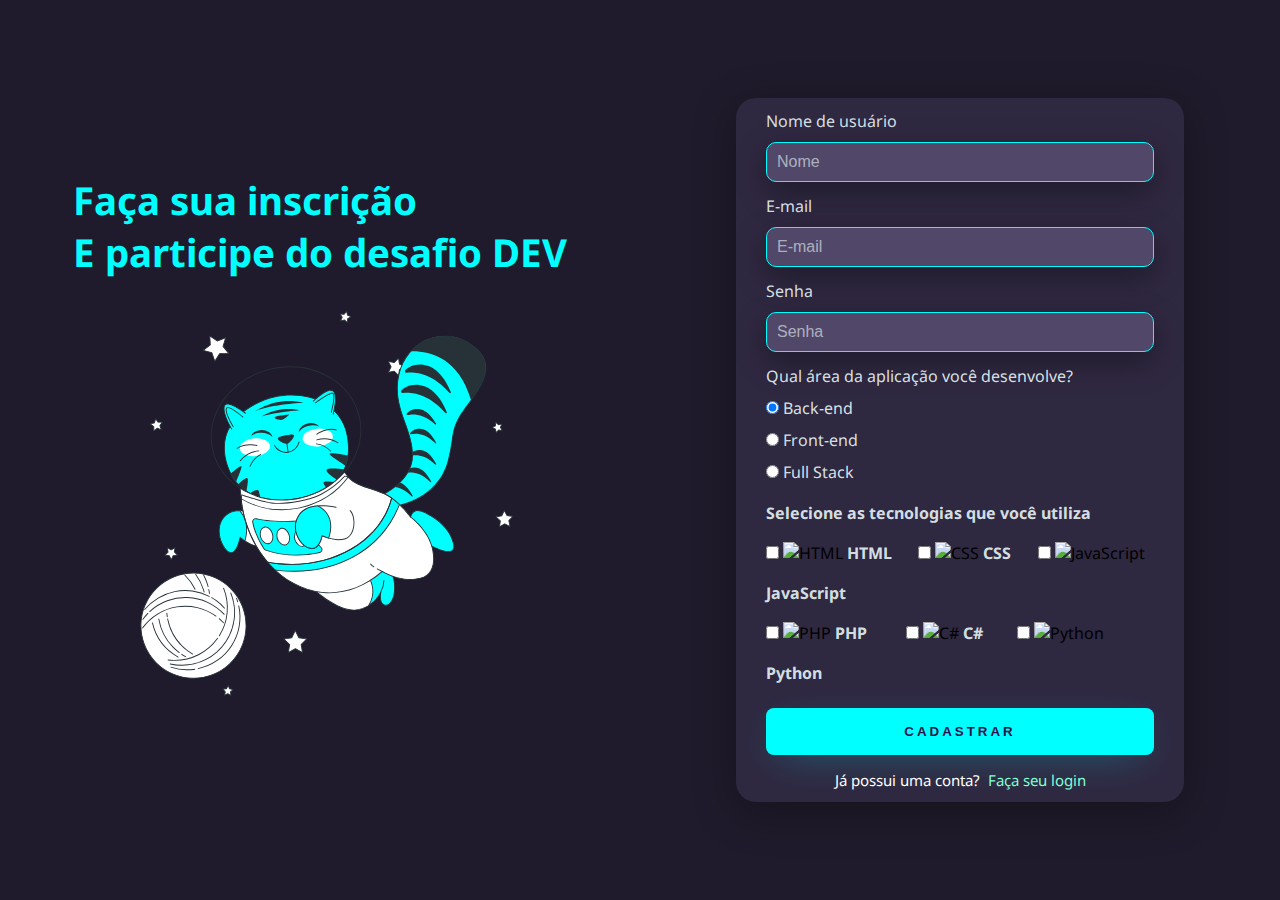
==== cadastro.html @ 5d97954b "first commit" ====
<!DOCTYPE html>
<html lang="en">

<head>
    <meta charset="UTF-8">
    <meta http-equiv="X-UA-Compatible" content="IE=edge">
    <meta name="viewport" content="width=device-width, initial-scale=1.0">
    <title>Cadastro</title>
    <link rel="stylesheet" href="./assets/css/styleCadastro.css">
    <link rel="stylesheet" href="./assets/css/mediaCadastro.css">
</head>

<body>
    <main class="main-signup">
        <div class="left-signup">
            <h1>Faça sua inscrição<br>E participe do desafio DEV </h1>
            <img src="./assets/images/cat-astronaut-animate.svg" class="left-signup-image"
                alt="Animação de um gato astronauta">
        </div>

        <div class="right-signup">
            <form action="" class="card-signup">
                <fieldset>
                    <div class="textfield">
                        <label for="nome">Nome de usuário</label>
                        <input type="text" name="nome" placeholder="Nome" required />
                        <label for="email">E-mail</label>
                        <input type="email" name="email" placeholder="E-mail" required />
                        <label for="senha">Senha</label>
                        <input type="password" name="senha" placeholder="Senha" required />
                    </div>
                </fieldset>

                <fieldset>
                    <div class="textfield">
                        <label>Qual área da aplicação você desenvolve?</label>
                        <label for="backend">
                            <input type="radio" name="dev-web" id="backend" value="backend" checked>
                            Back-end
                        </label>
                        <label for="frontend">
                            <input type="radio" name="dev-web" id="frontend" value="frontend">
                            Front-end
                        </label>
                        <label for="fullstack">
                            <input type="radio" name="dev-web" id="fullstack" value="fullstack">
                            Full Stack
                        </label>
                    </div>
                </fieldset>

                <fieldset>
                    <div class="textfield">
                        <div class="check">
                            <label>Selecione as tecnologias que você utiliza</label>
                            <br>
                            <input type="checkbox" id="tecnologia1" name="tecnologia1" value="HTML">
                            <img src="https://cdn.jsdelivr.net/gh/devicons/devicon/icons/html5/html5-original.svg"
                                alt="HTML">
                            <label for="tecnologia1">HTML</label>

                            <input type="checkbox" id="tecnologia2" name="tecnologia2" value="CSS">
                            <img src="https://cdn.jsdelivr.net/gh/devicons/devicon/icons/css3/css3-original.svg"
                                alt="CSS">
                            <label for="tecnologia2">CSS</label>

                            <input type="checkbox" id="tecnologia3" name="tecnologia3" value="JavaScript">
                            <img src="https://cdn.jsdelivr.net/gh/devicons/devicon/icons/javascript/javascript-original.svg"
                                alt="JavaScript">
                            <label for="tecnologia3">JavaScript</label>
                            <br>
                            <input type="checkbox" id="tecnologia4" name="tecnologia4" value="PHP">
                            <img src="https://cdn.jsdelivr.net/gh/devicons/devicon/icons/php/php-original.svg"
                                alt="PHP">
                            <label for="tecnologia4">PHP</label>

                            <input type="checkbox" id="tecnologia5" name="tecnologia5" value="C#">
                            <img src="https://cdn.jsdelivr.net/gh/devicons/devicon/icons/csharp/csharp-original.svg"
                                alt="C#">
                            <label for="tecnologia5">C#</label>

                            <input type="checkbox" id="tecnologia6" name="tecnologia6" value="Python">
                            <img src="https://cdn.jsdelivr.net/gh/devicons/devicon/icons/python/python-original.svg"
                                alt="Python">
                            <label for="tecnologia6">Python</label>
                        </div>
                    </div>
                </fieldset>
                <button class="btn-signup">Cadastrar</button>
                <span id="account-signup">Já possui uma conta?&nbsp;&nbsp;<a href="index.html">Faça seu login</a></span>
            </form>
        </div>
    </main>
</body>

</html>
---- assets/css/styleCadastro.css ----
@import url('https://fonts.googleapis.com/css2?family=Noto+Sans:wght@400;700&display=swap');

* {
    box-sizing: border-box;
    margin: 0;
}

body {
    background-color: #201b2c;
    font-family: 'Noto Sans', sans-serif;
}

.main-signup {
    width: 100vw;
    height: 100vh;
    background-color: #201b2c;
    display: flex;
    justify-content: center;
    align-items: center;
}

.left-signup {
    width: 50vw;
    height: 100vh;
    display: flex;
    justify-content: center;
    align-items: center;
    flex-direction: column;
}

.left-signup>h1 {
    font-size: 3vw;
    color: #00FFFF;
}

.left-signup-image {
    width: 35vw;
}

.right-signup {
    width: 50vw;
    height: 100vh;
    display: flex;
    justify-content: center;
    align-items: center;
}

.card-signup {
    width: 70%;
    display: flex;
    align-items: center;
    justify-content: center;
    flex-direction: column;
    padding: 12px 30px;
    background-color: #2f2841;
    border-radius: 20px;
    box-shadow: 0 10px 40px #00000056;
}

fieldset {
    border: none;
    padding: 0;
    margin: 0;
    width: 100%;
}

.textfield {
    width: 100%;
    display: flex;
    flex-direction: column;
    align-items: flex-start;
    justify-content: center;
}

.textfield>label {
    color: #f0ffffde;
    margin-bottom: 10px;
}

.textfield>input {
    width: 100%;
    border-radius: 10px;
    padding: 10px;
    background-color: #514869;
    color: #f0ffffde;
    font-size: 12pt;
    box-shadow: 0 10px 30px #00000056;
    box-sizing: border-box;
    border: 1px solid #00FFFF;
    margin-bottom: 13px;
}

.textfield>input::placeholder {
    color: #f0ffff94;
}

.check>label {
    color: #f0ffffde;
    font-weight: bold;
    margin-right: 1.4em;
    line-height: 2.5em;
}

.check img {
    width: 1em;
}

#tecnologia5 {
    margin-left: 13px;
}

#tecnologia6 {
    margin-left: 7px;
}

.btn-signup {
    width: 100%;
    padding: 16px 0;
    margin: 15px auto;
    border: none;
    border-radius: 8px;
    text-transform: uppercase;
    font-weight: 800;
    letter-spacing: 3px;
    color: #2b134b;
    background-color: #00FFFF;
    cursor: pointer;
    box-shadow: 0 10px 40px -12px #00FFFF52;
}

#account-signup {
    color: #ffffff;
    margin: 0;
    font-size: 15px;
}

#account-signup>a {
    text-decoration: none;
    color: aquamarine;
}
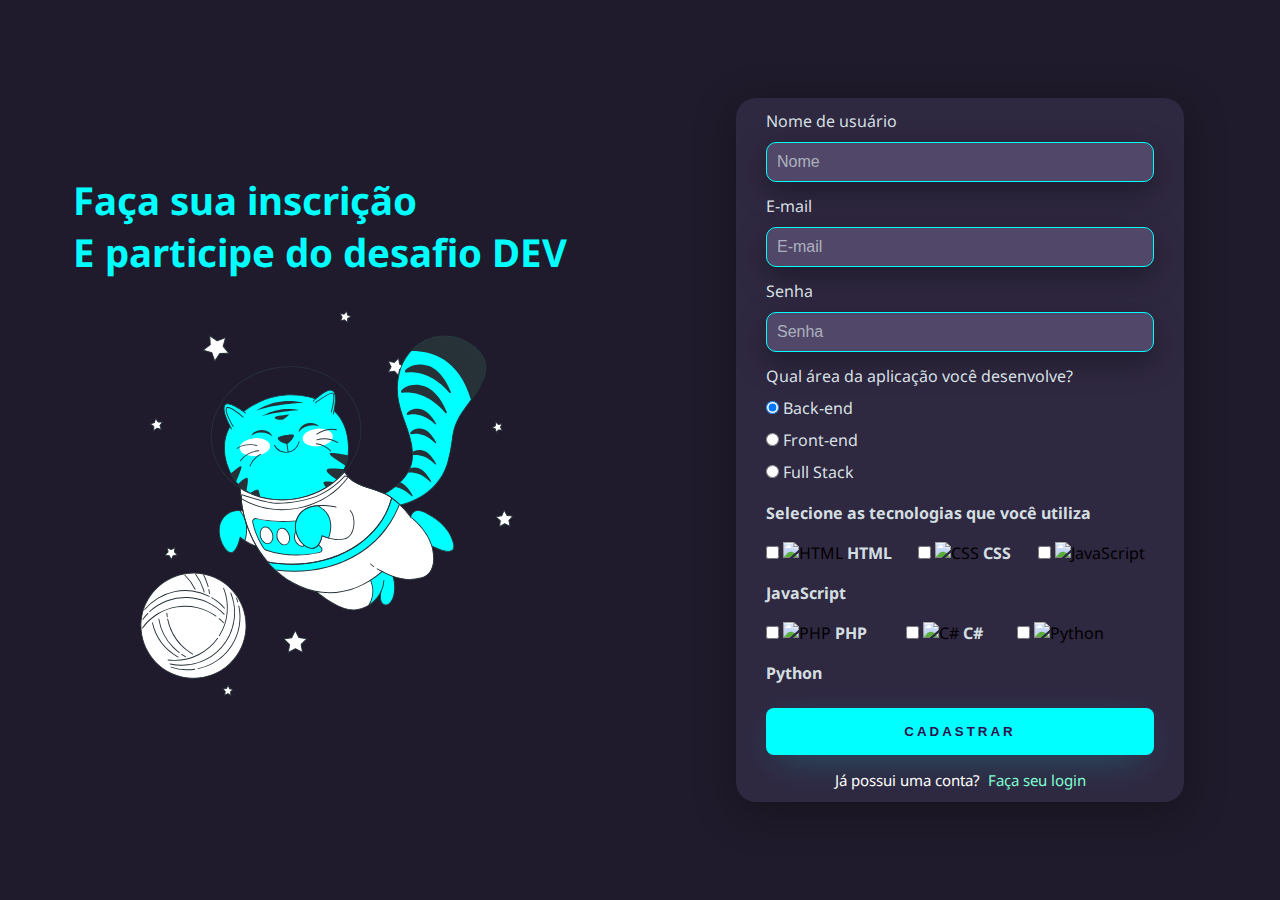
==== commit ae80427c: "update favicon" ====
--- a/cadastro.html
+++ b/cadastro.html
@@ -6,6 +6,9 @@
     <meta http-equiv="X-UA-Compatible" content="IE=edge">
     <meta name="viewport" content="width=device-width, initial-scale=1.0">
     <title>Cadastro</title>
+
+    <link rel="shortcut icon" href="./assets/images/Favicon.png" type="image/x-icon" />
+
     <link rel="stylesheet" href="./assets/css/styleCadastro.css">
     <link rel="stylesheet" href="./assets/css/mediaCadastro.css">
 </head>
